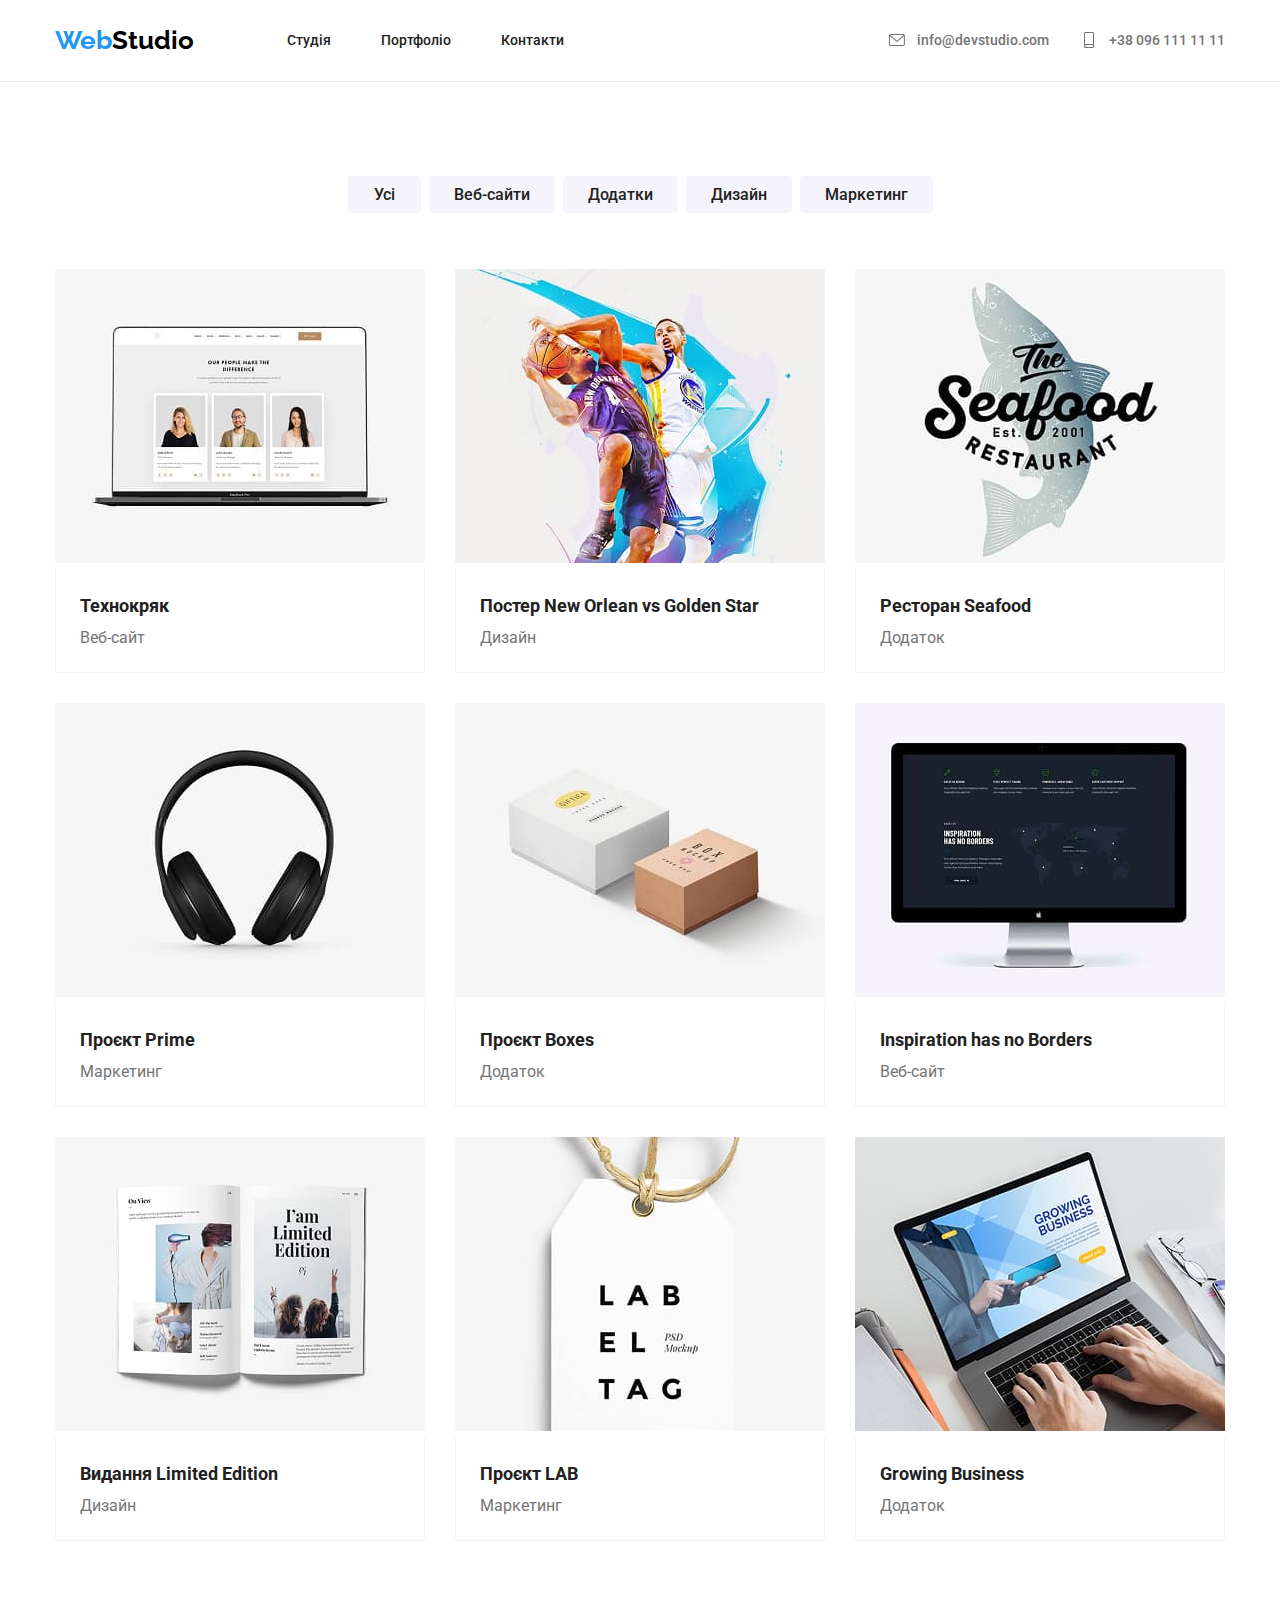
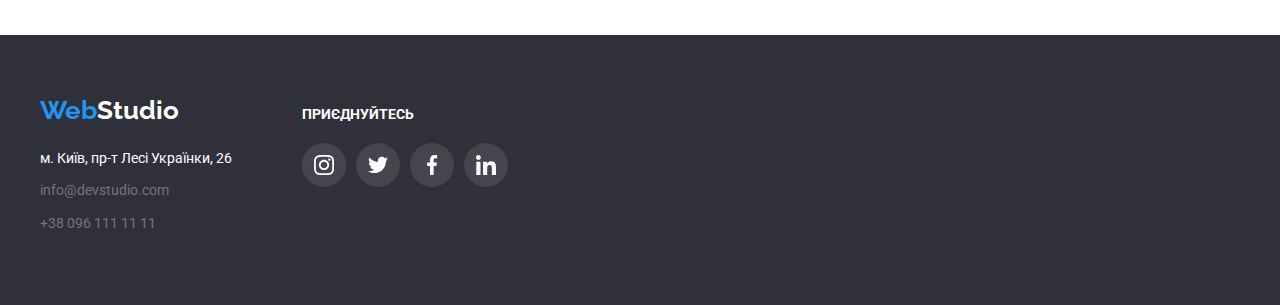
==== portfolio.html @ c901b28e "Добавлены файлы" ====
<!DOCTYPE html>
<html lang="uk">
    <head>
    <meta charset="UTF-8">
    <meta name="description" content="WebStudio">
    <title>WebStudio</title>
    <link rel="preconnect" href="https://fonts.googleapis.com">
    <link rel="preconnect" href="https://fonts.gstatic.com" crossorigin>
    <link href="https://fonts.googleapis.com/css2?family=Raleway:ital,wght@0,700;1,700&family=Roboto:ital,wdth,wght@0,75..100,100..900;1,75..100,100..900&display=swap" rel="stylesheet">
    <link rel="stylesheet" href="https://cdnjs.cloudflare.com/ajax/libs/modern-normalize/3.0.1/modern-normalize.min.css">
    <link rel="stylesheet" href="./css/styles.css">
    </head>
<body>

    <header class="page-header">
        <div class="container nav">
            <a href="" class="header-logo"><span>Web</span>Studio</a>
        <nav>
          <ul class="site-nav">
            <li class="item">
                <a href="./index.html" class="link">Студія</a>
            </li>
            <li class="item">
                <a href="./portfolio.html" class="link">Портфоліо</a>
            </li>
            <li class="item">
                <a href="" class="link">Контакти</a>
            </li>
          </ul>
        </nav>
        <ul class="header-list">
          
          <li class="contact-item">
            <div class="header-icon">
                <svg class="icon-mail">
                    <use href="./images/main/sprite.svg#icon-mail"></use>
                </svg>
            </div>

              <a href="mailto:info@devstudio.com" class="header-contact">info@devstudio.com</a>
          </li> 
          <li class="contact-item">
            <div class="header-icon">
                <svg class="icon-tel">
                    <use href="./images/main/sprite.svg#icon-tel"></use>
                </svg>
            </div>
              <a href="tel:+3809611111" class="header-contact">+38 096 111 11 11</a>
          </li>
        </ul>
        </div>
</header>

<main>   
 <!-- Portfolio -->
    <section class="section">
        <div class="container">
            <div class="container-btn">
                <ul class="btn-list">
                    <li class="btn-item">
                        <button type="button" class="filter-button">Усі</button>
                    </li>
                    <li class="btn-item">
                        <button type="button" class="filter-button">Веб-сайти</button>
                    </li>
                    <li class="btn-item">
                        <button type="button" class="filter-button">Додатки</button>
                    </li>
                    <li class="btn-item">
                        <button type="button" class="filter-button">Дизайн</button>
                    </li>
                    <li class="btn-item">
                        <button type="button" class="filter-button">Маркетинг</button>
                    </li>
                </ul>
            </div>

            <h1 class="tittle">Приклади наших робіт</h1>
            <div class="portfolio">
                <ul class="portfolio-works">
                    <a href="" class="portfolio-element">
                        <li>
                            <img src="./images/portfolio/tehno.jpg" alt="Зображення ноутбуку" width="370" height="294">
                            <div class="text-content">
                               <h2 class="portfolio-tittle">Технокряк</h2>
                               <p class="portfolio-text">Веб-сайт</p>
                            </div>
                        </li> 
                    </a>
                
                    <a href="" class="portfolio-element">
                        <li>
                            <img src="./images/portfolio/neworlean.jpg" alt="Постер New Orlean  vs Golden Star" width="370" height="294">
       
                            <div class="text-content">
                               <h2 class="portfolio-tittle">Постер New Orlean vs Golden Star</h2>
                               <p class="portfolio-text">Дизайн</p>
                            </div>
                        </li>
                    </a>
                    
                    <a href="" class="portfolio-element">
                        <li>
                            <img src="./images/portfolio/seafood.jpg" alt="Логотип ресторану" width="370" height="294">
       
                            <div class="text-content">
                               <h2 class="portfolio-tittle">Ресторан Seafood</h2>
                               <p class="portfolio-text">Додаток</p>
                            </div>
                          </li>
                    </a>
                    
                   <a href="" class="portfolio-element">
                    <li>
                        <img src="./images/portfolio/prime.jpg" alt="Фото навушників" width="370" height="294">
   
                        <div class="text-content">
                           <h2 class="portfolio-tittle">Проєкт Prime</h2>
                        <p class="portfolio-text">Маркетинг</p>
                        </div>
                    </li>
                   </a>
                    
                   <a href="" class="portfolio-element">
                    <li> 
                        <img src="./images/portfolio/boxes.jpg" alt="Фото коробок" width="370" height="294">
   
                        <div class="text-content">
                           <h2 class="portfolio-tittle">Проєкт Boxes</h2>
                        <p class="portfolio-text">Додаток</p>
                        </div>
                    </li>
                   </a>
                    
                    <a href="" class="portfolio-element">
                        <li>
                            <img src="./images/portfolio/borders.jpg" alt="Зображення монітору" width="370" height="294">
       
                            <div class="text-content">
                               <h2 class="portfolio-tittle">Inspiration has no Borders</h2>
                            <p class="portfolio-text">Веб-сайт</p>
                            </div>
                        </li>
                    </a>
                    
                    <a href="" class="portfolio-element">
                        <li>
                            <img src="./images/portfolio/limitededition.jpg" alt="Зображення журналу" width="370" height="294">
       
                            <div class="text-content">
                               <h2 class="portfolio-tittle">Видання Limited Edition</h2>
                            <p class="portfolio-text">Дизайн</p>
                            </div>
                        </li>
                    </a>
                    
                   <a href="" class="portfolio-element">
                    <li>
                        <img src="./images/portfolio/lab.jpg" alt="Фото лейблу" width="370" height="294">
   
                        <div class="text-content">
                           <h2 class="portfolio-tittle">Проєкт LAB</h2>
                        <p class="portfolio-text">Маркетинг</p>
                        </div>
                       </li> 
                   </a>
                    
                    <a href="" class="portfolio-element">
                        <li>
                            <img src="./images/portfolio/growingbusiness.jpg" alt="Фото  ноутбуку" width="370" height="294">
       
                            <div class="text-content">
                               <h2 class="portfolio-tittle">Growing Business</h2>
                            <p class="portfolio-text">Додаток</p>
                            </div>
                        </li>
                    </a>
                   
                </ul>

            </div>

        </div>
        
    </section>
</main>

<!--Footer-->
<footer class="footer">

    <div class="footer-container">

     <div class="footer-address">
         <a href="" class="footer-logo"><span>Web</span>Studio</a>

           <address class="address">м. Київ, пр-т Лесі Українки, 26</address>

           <ul class="footer-list">
               <li>
                   <a href="mailto:info@devstudio.com" class="footer-contact">info@devstudio.com</a>
               </li>
               <li>
                   <a href="tel:+3809611111" class="footer-contact">+38 096 111 11 11</a>
               </li>
           </ul>
     </div>    

     <div class="footer-social">
         <h2 class="social-tittle">Приєднуйтесь</h2>
         <ul class="footer-socials-list">
             <li class="footer-socials-item">
                 <a href="" >
                     <svg class="footer-socials-icon">
                         <use href="./images/main/sprite.svg#icon-instagram"></use>
                      </svg>
                 </a>     
             </li>
              <li class="footer-socials-item">
                 <a href="">
                     <svg class="footer-socials-icon">
                         <use href="./images/main/sprite.svg#icon-twitter"></use>
                     </svg>
                 </a>     
             </li>
             <li class="footer-socials-item">
                 <a href="" >
                     <svg class="footer-socials-icon">
                         <use href="./images/main/sprite.svg#icon-facebook"></use>
                     </svg>
                 </a>     
             </li>
             <li class="footer-socials-item">
                 <a href="" >
                     <svg class="footer-socials-icon">
                         <use href="./images/main/sprite.svg#icon-linkedin"></use>
                     </svg>
                 </a>   
             </li>
         </ul>
     </div>
    </div>
     
 </footer>

</body>
---- css/styles.css ----
*{
    box-sizing: border-box;
}

:root {
    --primary-text-color: #757575;
    --tittle-text-color: #212121;
    --accent-color: #2196F3;
    --primary-color: #FFFFFF;
}

body {
    background-color: var(--primary-color);
    color: var(--primary-text-color);
    font-family: Roboto, sans-serif;
    line-height: 1.2;
}


ul {
    margin: 0;
    padding: 0;
    list-style: none;
}

h1,
h2,
h3 {
    margin: 0;
    padding: 0;
}

p {
    margin: 0;
    padding: 0;
}

.section {
    padding-top: 94px;
    padding-bottom: 94px;
}

.container {
    width: 1200px;
    padding-left: 15px;
    padding-right: 15px;
    margin: 0 auto;
}


/* Header */
.page-header {
    border-bottom: 1px solid #ECECEC;
}

.header-logo {
    padding-top: 24px;
    padding-bottom: 24px;
    color:#000000;
    font-family: Raleway, sans-serif;
    font-weight: 700;
    font-size: 26px;
    text-decoration: none;
}
span {
    color:var(--accent-color);
}

/* Site nav */
.nav {
    display: flex;
    align-items: center;
}

.site-nav {
    display: flex;
    margin-left: 93px;
}

.site-nav .link {
    display: block;
    padding-top: 32px;
    padding-bottom: 32px;
    color: var(--tittle-text-color);
    list-style: none;
    font-weight: 500;
    font-size: 14px;
    text-decoration: none;  
}

.site-nav .item + .item {
    margin-left: 50px;
}

.site-nav .link:hover,
.site-nav .link:focus {
    color:var(--accent-color);
}

/* Header Contact */
.header-list {
    display: flex;
    margin-left: auto;
    gap: 30px;
}
.header-list .item + .item {
    margin-left: 30px;
}

.header-contact {
    display: flex;
    align-items: center;
    padding-top: 32px;
    padding-bottom: 32px;
    color: inherit;
    font-weight: 500;
    font-size: 14px;
    list-style: none;
    text-decoration: none;
}
.contact-item {
    display: flex;
    align-items: center;                                       
    fill: currentColor;
}

.header-icon {
    display: flex;
    justify-content: center;
    align-items: center;
    width: 20px;
    height: 20px;
    margin-right: 10px;
}

.icon-mail {
    width: 16px;
    height: 12px; 
}

.icon-tel {
    width: 10px;
    height: 16px;
}
.contact-item:hover,
.contact-item:focus {
    color: var(--accent-color);
    transition: color 0.3s ease-in-out;
}


/* Hero */

.hero {
    max-width: 1600px;
    background-color: #2F303A;
    padding: 0;
    margin: 0 auto;
}

.container-hero {
    display: flex;
    flex-direction: column;
    align-items: center;
    padding: 200px 0;
}
.container-hero {
    max-width: 1600px;
    height: 600px;
    margin-left: auto;
    margin-right: auto;
    background-image: linear-gradient(to right, 
    rgba(47, 48, 58, 0.4), 
    rgba(47, 48, 58, 0.4)), 
    url("../images/main/heroimage.jpg");
    background-repeat: no-repeat;
    background-position: center;
    background-size: cover;
}
.hero-tittle {
    color: var(--primary-color);
    font-weight: 900;
    font-size: 44px;
    line-height:1.4;
    text-transform: uppercase;
    margin-bottom: 30px;
    text-align: center;
}
.subtittle {
    display: block;
    color: var(--primary-color);
    font-size: 44px;
    line-height:1.4;
}
/* Hero button */
.hero-button {
    border-radius: 4px ;
    border: none;
    padding: 10px 32px;
    min-width: 216px;
    background-color: var(--accent-color);
    color: var(--primary-color);

    font-weight: 700;
    font-size: 16px;
    line-height: 1.8;
    text-align: center;
    cursor: pointer;
}
/* Filter Portfolio*/

.btn-list {
    display: flex;
    justify-content: center;
    align-items: center;
    margin-bottom: 56px;
}


.btn-list .btn-item + .btn-item {
    margin-left: 8px;
}
.filter-button {
    border-radius: 4px;
    border: none;
    padding: 6px 25px;
    min-width: 73px;
    background-color: #F5F4FA;
    color: var(--tittle-text-color);

    font-family: Roboto, sans-serif;
    font-weight: 500;
    font-size: 16px;
    line-height: 1.6;
    text-align: center;
    cursor: pointer;
    transition: box-shadow 0.2s ease-in-out;
}

.filter-button:hover,
.filter-button:focus {
    background-color: var(--accent-color);
    color:var(--primary-color);
    transition: background-color 0.2s ease-in-out;
    box-shadow: 0px 4px 6px -2px rgba(0, 0, 0, 0.5);
}
/* Portfolio */

.tittle {
    display: none;
}
.portfolio {
    width: 1200px;
}
.portfolio-works {
    display: flex;
    flex-wrap: wrap;
}

.text-content {
    display: flex;
    flex-direction: column;
    padding: 20px 24px;
    border: 1px solid #F5F4FA;
    border-top: 0;
}

.portfolio-element {
    display: flex;
    flex-direction: column;
    align-items: stretch;
    width: 370px;
    margin-right: 30px;
    margin-bottom: 30px;
    transition: box-shadow 0.2s ease-in-out;
    text-decoration: none;
}
.portfolio-tittle {
    color: var(--tittle-text-color);
    font-weight: 700;
    font-size: 18px;
    line-height: 2;
}
.portfolio-element:nth-child(3d) {
    margin-right: 0;
}
.portfolio-element:nth-last-child(-n + 3) {
    margin-bottom: 0;
}
.portfolio-text {
    font-size: 16px;
    line-height: 1.8;
    color: var(--primary-text-color);
}
.portfolio-element:hover,
.portfolio-element:focus {
    box-shadow: 0px 4px 6px -2px rgba(0, 0, 0, 0.5);
}

/* Advantages */
.advantages-list {
    display: flex;
    justify-content: center;
}
.advantages {
    padding-bottom: 0;
}
.advantages-item {
    display: flex;
    flex-direction: column;
    gap: 10px;
    width: 270px;
    margin-right: 30px;
}


.advantages-item:last-child {
    margin-right: 0;
}
.adv-icon {
    display: flex;
    justify-content: center;
    align-items: center;
    width: 270px;
    height: 120px;
    background-color: #F5F4FA;
    border-radius: 5px;
    margin-bottom: 30px;
}
.icon { 
    width: 70px;
    height: 70px;
}

.advantages-tittle {
    color: var(--tittle-text-color);
    font-weight: 700;
    font-size: 14px;
}

.advantages-text {
    font-size: 14px;
    line-height: 1.7;
}
/* Works*/
.works-list {
    display: flex;
}

.works-item {
    margin-right: 30px;
}
.works-item:last-child {
    margin-right: 0;
}
.works-tittle {
    margin-bottom: 50px;
    color: var(--tittle-text-color);
    font-weight: 700;
    font-size: 36px;
    text-align: center;
}

/* Team */
.team {
    width: 100%;
    background-color: #F5F4FA;
}
.team-tittle {
    color: var(--tittle-text-color);
    font-weight: 700;
    font-size: 36px;
    text-align: center;
    margin-bottom: 50px;
}
.team-list {
    display: flex;
}
.team-item {
    display: flex;
    flex-direction: column;
    overflow: hidden;
    width: 270px;
    margin-right: 30px;
    text-align: center;
    box-shadow: 0px 4px 6px -2px rgba(0, 0, 0, 0.5);
    border-radius: 0 0 7px 7px;
    border-top: 0;
    background-color: var(--primary-color);
}
.team-item:last-child {
    margin-right: 0;
}
.card-tittle {
    color: var(--tittle-text-color);
    font-weight: 500;
    font-size: 16px;
}
.team-text {
    display: flex;
    flex-direction: column;
    text-align: center;
    padding: 16px 0;
    gap: 10px;  
}
.card-text {
    font-size: 16px;
}

.socials-list {
    display: flex;
    justify-content: center;
    align-items: center;
    width: 270px;
    padding-bottom: 30px;
    margin: 0;
} 

.socials-item {
    display: flex;
    justify-content: center;
    align-items: center;
    width: 44px;
    height: 44px;
}
.socials-icon {
    display: flex;
    width: 20px;
    height: 20px;
    background-size: contain;
    background-repeat: no-repeat;
    background-position: center;
    fill: #afb1b8;
    transition: fill 0.2s ease-in-out;
}
.socials-item:hover,
.socials-item:focus  {
    background-color: var(--accent-color);
    transition: background-color 0.2s ease-in-out;
    border-radius: 50%;
    cursor: pointer;
}

.socials-item:hover .socials-icon,
.socials-item:focus .socials-icon {
    fill: var(--primary-color);
}

/* Regular customers */
.customers-tittle {
    color: var(--tittle-text-color);
    font-weight: 700;
    font-size: 36px;
    text-align: center;
    margin-bottom: 50px;
}
.customers {
    display: flex;
}
.customers-list {
    display: flex;
    justify-content: center;
    align-items: center;
    gap: 30px;
}
.company {
    display: flex;
    justify-content: center;
    align-items: center;
    padding: 0;
    margin: 0;
    width: 170px;
    height: 92px;
    border: 1px solid #AFB1B8;
    border-radius: 4px;
    transition: border 0.2s ease-in-out;
}
.company-logo {
    display: flex;
    width: 106px;
    height: 60px;
    background-size: contain;
    background-repeat: no-repeat;
    background-position: center;
    fill: #afb1b8;
    transition: fill 0.2s ease-in-out;
}
.company:hover,
.company:focus {
    border-color: var(--accent-color);
}

.company:hover .company-logo,
.company:focus .company-logo {
    fill: var(--accent-color);
}

/* Footer */
 
.footer {
    background-color:#2F303A;
}

.footer-container {
    width: 1200px;
    display: flex;
    justify-content: flex-start;
    align-items: baseline;
    padding: 60px 0;
    margin: 0 auto;
}


.footer-address {
    display: flex;
    flex-direction: column;
    margin-right: 70px;
}

.footer-social {
    display: flex;
    flex-direction: column;
}


.footer-logo {
    display: block;
    color: var(--primary-color);
    font-family: Raleway, sans-serif;
    text-decoration: none;
    font-weight: 700;
    font-size: 26px;
    margin-bottom: 20px;
}
    
.address {
    display: block;
    margin-bottom: 9px;
    color:var(--primary-color);
    font-style: normal;
    font-size: 14px;
    line-height: 1.7;
}
/* Footer contact */
.footer-list li {
    margin-bottom: 9px;
    list-style: none;  
}

.footer-contact {
    color:var(--primary-text-color);
    font-size: 14px;
    line-height: 1.7;
    text-decoration: none;
}

.footer-contact:hover,
.footer-contact:focus {
    color:var(--accent-color);
}

.social-tittle {
    color: var(--primary-color);
    font-weight: 700;
    font-size: 14px;
    text-transform: uppercase;
    margin-bottom: 20px;
}

.footer-socials-list {
    display: flex;
    justify-content:flex-start;
    align-items: center;
    width: 270px;
    gap: 10px;
} 

.footer-socials-item {
    display: flex;
    justify-content: center;
    align-items: center;
    width: 44px;
    height: 44px;
    border-radius: 50%;
    background-color: rgba(255, 255, 255, 0.1) ;
}
.footer-socials-icon {
    display: flex;
    width: 20px;
    height: 20px;
    background-size: contain;
    background-repeat: no-repeat;
    background-position: center;
    fill: var(--primary-color);
}
.footer-socials-item:hover,
.footer-socials-item:focus  {
    background-color: var(--accent-color);
    transition: background-color 0.2s ease-in-out;
    border-radius: 50%;
    cursor: pointer;
}
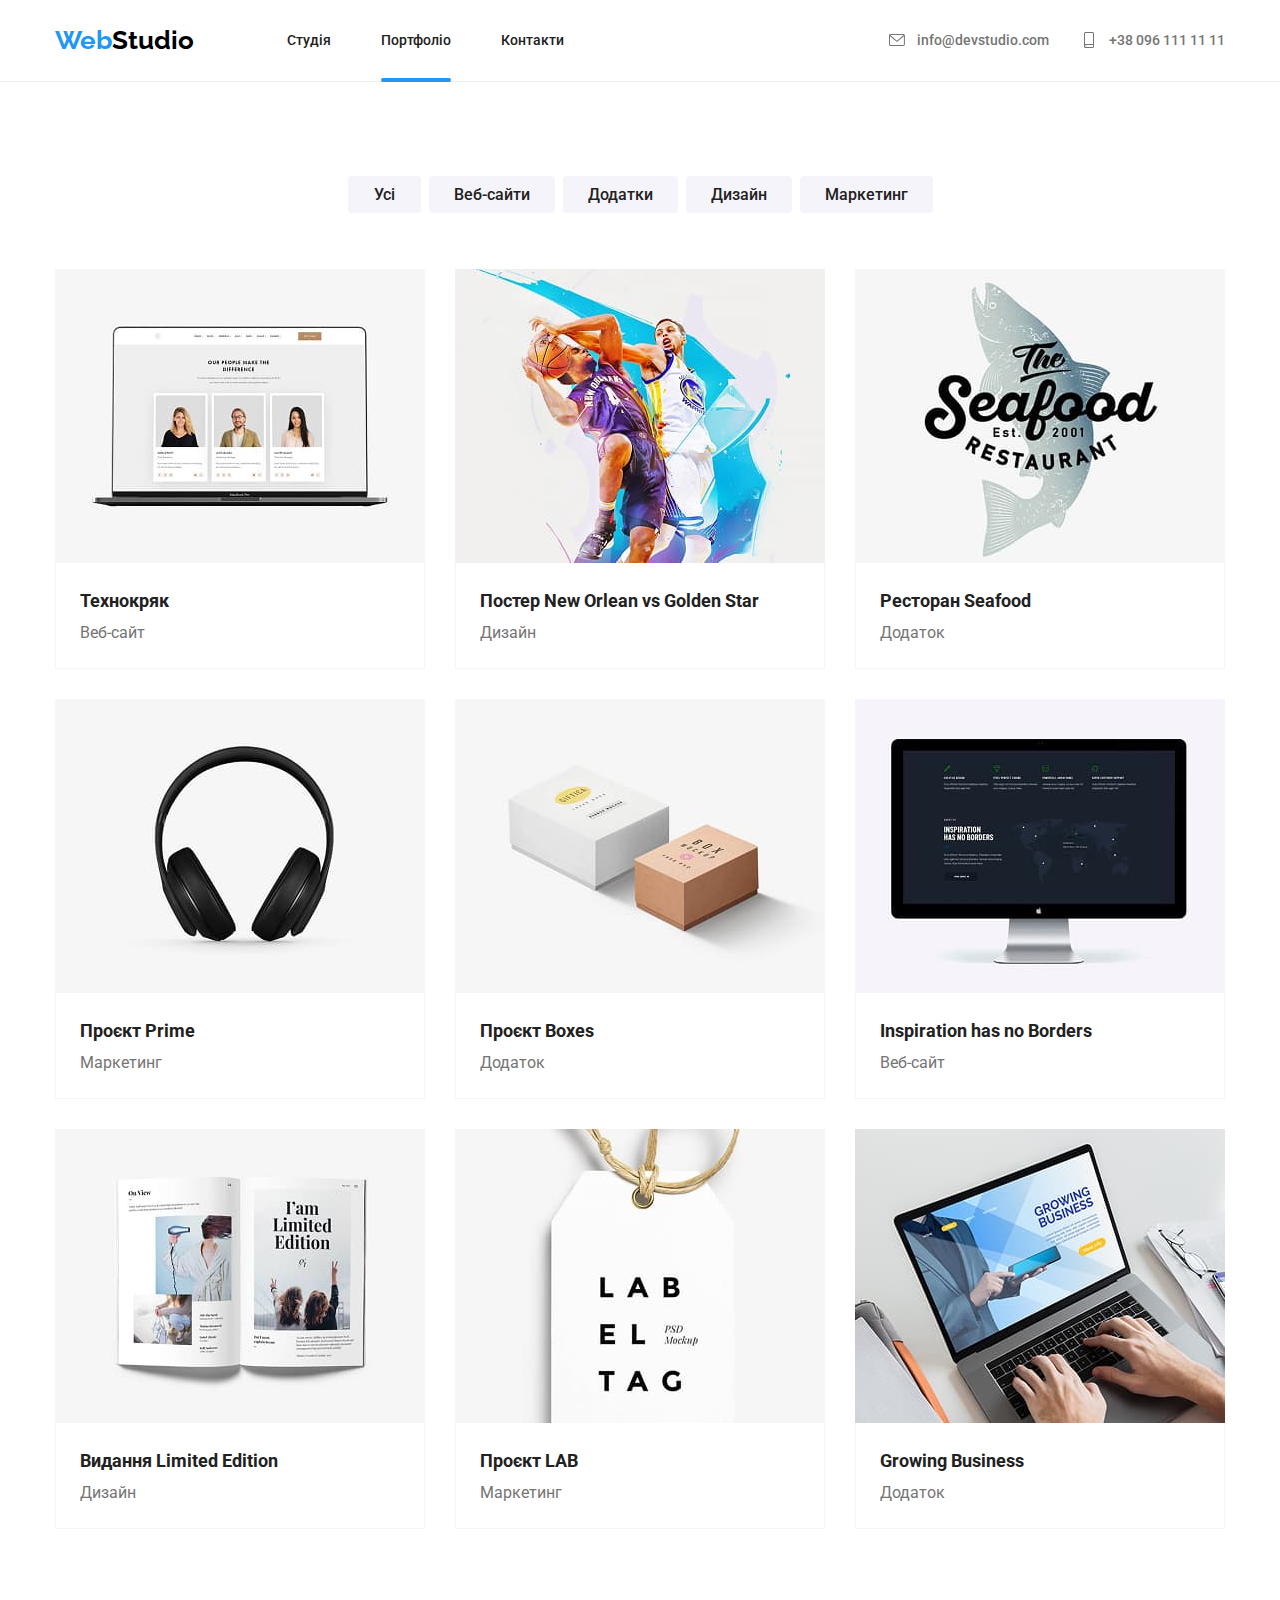
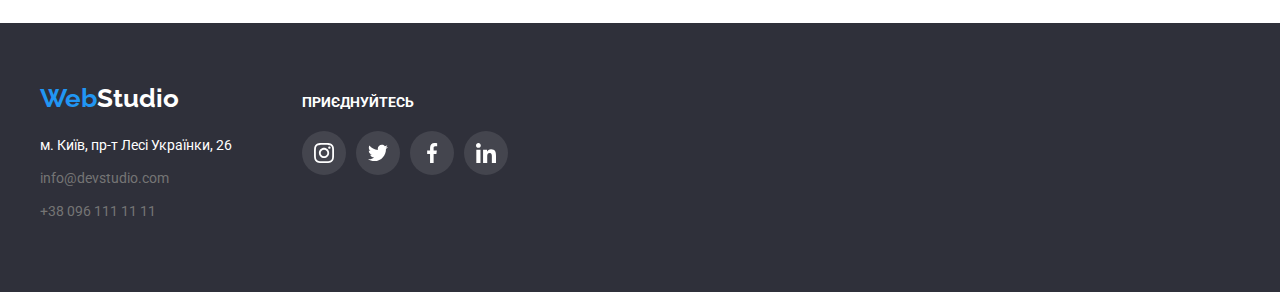
==== commit d6c52a94: "Обновление" ====
--- a/portfolio.html
+++ b/portfolio.html
@@ -21,7 +21,7 @@
                 <a href="./index.html" class="link">Студія</a>
             </li>
             <li class="item">
-                <a href="./portfolio.html" class="link">Портфоліо</a>
+                <a href="./portfolio.html" class="link current">Портфоліо</a>
             </li>
             <li class="item">
                 <a href="" class="link">Контакти</a>
@@ -79,18 +79,31 @@
             <div class="portfolio">
                 <ul class="portfolio-works">
                     <a href="" class="portfolio-element">
-                        <li>
-                            <img src="./images/portfolio/tehno.jpg" alt="Зображення ноутбуку" width="370" height="294">
+                        <li class="portfolio-item">
+
+                            <div class="portfolio-img">
+                                <img src="./images/portfolio/tehno.jpg" alt="Зображення ноутбуку" width="370" height="294">
+                                <div class="portfolio-overlay">
+                                    <p>Ресурс пропонує комплексні пропозиції з різним рівнем функціоналу та сервісів. Все це дозволить відвідувачу отримати вичерпні відомості про компанію чи приватну особу.</p>
+                                </div>
+                            </div>
+                            
                             <div class="text-content">
                                <h2 class="portfolio-tittle">Технокряк</h2>
                                <p class="portfolio-text">Веб-сайт</p>
                             </div>
+                            
                         </li> 
                     </a>
                 
                     <a href="" class="portfolio-element">
-                        <li>
-                            <img src="./images/portfolio/neworlean.jpg" alt="Постер New Orlean  vs Golden Star" width="370" height="294">
+                        <li class="portfolio-item">
+                            <div class="portfolio-img">
+                                <img src="./images/portfolio/neworlean.jpg" alt="Постер New Orlean  vs Golden Star" width="370" height="294">
+                                <div class="portfolio-overlay">
+                                    <p>Ресурс пропонує комплексні пропозиції з різним рівнем функціоналу та сервісів. Все це дозволить відвідувачу отримати вичерпні відомості про компанію чи приватну особу.</p>
+                                </div>
+                            </div>
        
                             <div class="text-content">
                                <h2 class="portfolio-tittle">Постер New Orlean vs Golden Star</h2>
@@ -100,8 +113,13 @@
                     </a>
                     
                     <a href="" class="portfolio-element">
-                        <li>
-                            <img src="./images/portfolio/seafood.jpg" alt="Логотип ресторану" width="370" height="294">
+                        <li class="portfolio-item">
+                            <div class="portfolio-img">
+                                <img src="./images/portfolio/seafood.jpg" alt="Логотип ресторану" width="370" height="294">
+                                <div class="portfolio-overlay">
+                                    <p>Ресурс пропонує комплексні пропозиції з різним рівнем функціоналу та сервісів. Все це дозволить відвідувачу отримати вичерпні відомості про компанію чи приватну особу.</p>
+                                </div>
+                            </div>
        
                             <div class="text-content">
                                <h2 class="portfolio-tittle">Ресторан Seafood</h2>
@@ -111,8 +129,13 @@
                     </a>
                     
                    <a href="" class="portfolio-element">
-                    <li>
-                        <img src="./images/portfolio/prime.jpg" alt="Фото навушників" width="370" height="294">
+                    <li class="portfolio-item">
+                        <div class="portfolio-img">
+                            <img src="./images/portfolio/prime.jpg" alt="Фото навушників" width="370" height="294">
+                            <div class="portfolio-overlay">
+                                    <p>Ресурс пропонує комплексні пропозиції з різним рівнем функціоналу та сервісів. Все це дозволить відвідувачу отримати вичерпні відомості про компанію чи приватну особу.</p>
+                                </div>
+                        </div>
    
                         <div class="text-content">
                            <h2 class="portfolio-tittle">Проєкт Prime</h2>
@@ -122,8 +145,13 @@
                    </a>
                     
                    <a href="" class="portfolio-element">
-                    <li> 
-                        <img src="./images/portfolio/boxes.jpg" alt="Фото коробок" width="370" height="294">
+                    <li class="portfolio-item"> 
+                        <div class="portfolio-img">
+                            <img src="./images/portfolio/boxes.jpg" alt="Фото коробок" width="370" height="294">
+                            <div class="portfolio-overlay">
+                                    <p>Ресурс пропонує комплексні пропозиції з різним рівнем функціоналу та сервісів. Все це дозволить відвідувачу отримати вичерпні відомості про компанію чи приватну особу.</p>
+                                </div>
+                        </div>
    
                         <div class="text-content">
                            <h2 class="portfolio-tittle">Проєкт Boxes</h2>
@@ -133,8 +161,13 @@
                    </a>
                     
                     <a href="" class="portfolio-element">
-                        <li>
-                            <img src="./images/portfolio/borders.jpg" alt="Зображення монітору" width="370" height="294">
+                        <li class="portfolio-item">
+                            <div class="portfolio-img">
+                                <img src="./images/portfolio/borders.jpg" alt="Зображення монітору" width="370" height="294">
+                                <div class="portfolio-overlay">
+                                    <p>Ресурс пропонує комплексні пропозиції з різним рівнем функціоналу та сервісів. Все це дозволить відвідувачу отримати вичерпні відомості про компанію чи приватну особу.</p>
+                                </div>
+                            </div>
        
                             <div class="text-content">
                                <h2 class="portfolio-tittle">Inspiration has no Borders</h2>
@@ -144,8 +177,13 @@
                     </a>
                     
                     <a href="" class="portfolio-element">
-                        <li>
-                            <img src="./images/portfolio/limitededition.jpg" alt="Зображення журналу" width="370" height="294">
+                        <li class="portfolio-item">
+                            <div class="portfolio-img">
+                                <img src="./images/portfolio/limitededition.jpg" alt="Зображення журналу" width="370" height="294">
+                                <div class="portfolio-overlay">
+                                    <p>Ресурс пропонує комплексні пропозиції з різним рівнем функціоналу та сервісів. Все це дозволить відвідувачу отримати вичерпні відомості про компанію чи приватну особу.</p>
+                                </div>
+                            </div>
        
                             <div class="text-content">
                                <h2 class="portfolio-tittle">Видання Limited Edition</h2>
@@ -155,8 +193,13 @@
                     </a>
                     
                    <a href="" class="portfolio-element">
-                    <li>
-                        <img src="./images/portfolio/lab.jpg" alt="Фото лейблу" width="370" height="294">
+                    <li class="portfolio-item">
+                        <div class="portfolio-img">
+                            <img src="./images/portfolio/lab.jpg" alt="Фото лейблу" width="370" height="294">
+                            <div class="portfolio-overlay">
+                                    <p>Ресурс пропонує комплексні пропозиції з різним рівнем функціоналу та сервісів. Все це дозволить відвідувачу отримати вичерпні відомості про компанію чи приватну особу.</p>
+                                </div>
+                        </div>
    
                         <div class="text-content">
                            <h2 class="portfolio-tittle">Проєкт LAB</h2>
@@ -166,8 +209,13 @@
                    </a>
                     
                     <a href="" class="portfolio-element">
-                        <li>
-                            <img src="./images/portfolio/growingbusiness.jpg" alt="Фото  ноутбуку" width="370" height="294">
+                        <li class="portfolio-item">
+                            <div class="portfolio-img">
+                                <img src="./images/portfolio/growingbusiness.jpg" alt="Фото  ноутбуку" width="370" height="294">
+                                <div class="portfolio-overlay">
+                                    <p>Ресурс пропонує комплексні пропозиції з різним рівнем функціоналу та сервісів. Все це дозволить відвідувачу отримати вичерпні відомості про компанію чи приватну особу.</p>
+                                </div>
+                            </div>
        
                             <div class="text-content">
                                <h2 class="portfolio-tittle">Growing Business</h2>
--- a/css/styles.css
+++ b/css/styles.css
@@ -85,16 +85,31 @@
     list-style: none;
     font-weight: 500;
     font-size: 14px;
-    text-decoration: none;  
+    text-decoration: none; 
+    transition: color 250ms cubic-bezier(0.4, 0, 0.2, 1);
 }
 
 .site-nav .item + .item {
     margin-left: 50px;
 }
+.item {
+    position: relative;
+}
+
+.link.current::after {
+    content: '';
+    position: absolute;
+    bottom: -1px;
+    display: block;
+    width: 100%;
+    height: 4px;
+    background-color: var(--accent-color);
+    border-radius: 2px;
+}
 
 .site-nav .link:hover,
 .site-nav .link:focus {
-    color:var(--accent-color);
+    color:var(--accent-color); 
 }
 
 /* Header Contact */
@@ -122,6 +137,7 @@
     display: flex;
     align-items: center;                                       
     fill: currentColor;
+    transition: color 250ms cubic-bezier(0.4, 0, 0.2, 1);
 }
 
 .header-icon {
@@ -145,12 +161,10 @@
 .contact-item:hover,
 .contact-item:focus {
     color: var(--accent-color);
-    transition: color 0.3s ease-in-out;
-}
-
+    
+}
 
 /* Hero */
-
 .hero {
     max-width: 1600px;
     background-color: #2F303A;
@@ -192,6 +206,7 @@
     font-size: 44px;
     line-height:1.4;
 }
+
 /* Hero button */
 .hero-button {
     border-radius: 4px ;
@@ -207,8 +222,74 @@
     text-align: center;
     cursor: pointer;
 }
+
+
+/* Modal menu */
+.backdrop {
+    position: fixed;
+    top: 0;
+    left: 0;
+    z-index: 9999;
+    width: 100%;
+    height: 100%;
+    background-color: rgba(47, 48, 58, 0.5);
+
+    opacity: 1;
+    transition: opacity 250ms cubic-bezier(0.4, 0, 0.2, 1);
+}
+
+.backdrop.is-hidden {
+    opacity: 0;
+    pointer-events: none;
+}
+
+.backdrop.is-hidden .modal {
+    transform: translate(-50%, -50%) scale(0.1);
+}
+
+.modal {
+    position: absolute;
+    top: 50%;
+    left: 50%;
+
+    transform: translate(-50%, -50%) scale(1);
+    transition: transform 250ms cubic-bezier(0.4, 0, 0.2, 1);
+
+    min-width: 528px;
+    min-height: 581px;
+    padding: 15px;
+    border-radius: 4px;
+    background-color: var(--primary-color);
+    box-shadow: 4px 4px 6px -2px rgba(0, 0, 0, 0.7);
+}
+
+.btn-close {
+    position: absolute;
+    top: 8px;
+    right: 8px;
+    
+    display: flex;
+    justify-content: center;
+    align-items: center;
+    width: 30px;
+    height: 30px;
+    background-color: var(--primary-color);
+    border-radius: 50%;
+    border: 1px solid rgba(0, 0, 0, 0.1);
+    box-shadow: 0px 2px 3px rgba(0, 0, 0, 0.7);
+    cursor: pointer;
+}
+
+.btn-img {
+    display: flex;
+    width: 18px;
+    height: 18px;
+    background-size: contain;
+    background-repeat: no-repeat;
+    background-position: center;
+}
+
 /* Filter Portfolio*/
-
 .btn-list {
     display: flex;
     justify-content: center;
@@ -234,18 +315,18 @@
     line-height: 1.6;
     text-align: center;
     cursor: pointer;
-    transition: box-shadow 0.2s ease-in-out;
+    transition: background-color 250ms cubic-bezier(0.4, 0, 0.2, 1),
+    color 250ms cubic-bezier(0.4, 0, 0.2, 1), box-shadow 250ms cubic-bezier(0.4, 0, 0.2, 1);
 }
 
 .filter-button:hover,
 .filter-button:focus {
     background-color: var(--accent-color);
     color:var(--primary-color);
-    transition: background-color 0.2s ease-in-out;
     box-shadow: 0px 4px 6px -2px rgba(0, 0, 0, 0.5);
 }
+
 /* Portfolio */
-
 .tittle {
     display: none;
 }
@@ -272,7 +353,7 @@
     width: 370px;
     margin-right: 30px;
     margin-bottom: 30px;
-    transition: box-shadow 0.2s ease-in-out;
+    transition: box-shadow 250ms cubic-bezier(0.4, 0, 0.2, 1);
     text-decoration: none;
 }
 .portfolio-tittle {
@@ -295,7 +376,38 @@
 .portfolio-element:hover,
 .portfolio-element:focus {
     box-shadow: 0px 4px 6px -2px rgba(0, 0, 0, 0.5);
-}
+    
+}
+.portfolio-img {
+    position: relative;   
+    
+    overflow: hidden;
+}
+
+.portfolio-overlay {
+    position: absolute;
+    top: 100%;
+
+    display: flex;
+    justify-content: center;
+    align-items: center;
+
+    width: 370px;
+    height: 294px;
+    padding: 63px 24px;
+    background-color: rgba(33, 150, 243, 0.9);
+
+    font-size: 18px;
+    color: var(--primary-color);
+    line-height: 1.5;
+    letter-spacing: 0.03em;
+    transition: transform 250ms cubic-bezier(0.4, 0, 0.2, 1);
+}
+
+.portfolio-item:hover .portfolio-overlay {
+    transform: translateY(-100%);
+}
+
 
 /* Advantages */
 .advantages-list {
@@ -342,9 +454,11 @@
     font-size: 14px;
     line-height: 1.7;
 }
+
 /* Works*/
 .works-list {
     display: flex;
+    position: relative;
 }
 
 .works-item {
@@ -359,6 +473,26 @@
     font-weight: 700;
     font-size: 36px;
     text-align: center;
+}
+
+img {
+    display: block;
+    z-index: 1;
+}
+
+.overlay {
+    position: absolute;
+    bottom: 0;
+    display: flex;
+    justify-content: center;
+    align-items: center;
+    width: 370px;
+    height: 70px;
+    background-color: rgba(47, 48, 58, 0.8);
+    font-size: 14px;
+    font-weight: 700;
+    text-transform: uppercase;
+    color: var(--primary-color);
 }
 
 /* Team */
@@ -414,6 +548,7 @@
     width: 270px;
     padding-bottom: 30px;
     margin: 0;
+    
 } 
 
 .socials-item {
@@ -422,6 +557,8 @@
     align-items: center;
     width: 44px;
     height: 44px;
+    border-radius: 50%;
+    transition: background-color 250ms cubic-bezier(0.4, 0, 0.2, 1);
 }
 .socials-icon {
     display: flex;
@@ -431,12 +568,11 @@
     background-repeat: no-repeat;
     background-position: center;
     fill: #afb1b8;
-    transition: fill 0.2s ease-in-out;
+    transition: fill 250ms cubic-bezier(0.4, 0, 0.2, 1);
 }
 .socials-item:hover,
 .socials-item:focus  {
     background-color: var(--accent-color);
-    transition: background-color 0.2s ease-in-out;
     border-radius: 50%;
     cursor: pointer;
 }
@@ -473,7 +609,7 @@
     height: 92px;
     border: 1px solid #AFB1B8;
     border-radius: 4px;
-    transition: border 0.2s ease-in-out;
+    transition: border 250ms cubic-bezier(0.4, 0, 0.2, 1);
 }
 .company-logo {
     display: flex;
@@ -483,20 +619,21 @@
     background-repeat: no-repeat;
     background-position: center;
     fill: #afb1b8;
-    transition: fill 0.2s ease-in-out;
+    transition: fill 250ms cubic-bezier(0.4, 0, 0.2, 1);
 }
 .company:hover,
 .company:focus {
     border-color: var(--accent-color);
+    
 }
 
 .company:hover .company-logo,
 .company:focus .company-logo {
     fill: var(--accent-color);
+    
 }
 
 /* Footer */
- 
 .footer {
     background-color:#2F303A;
 }
@@ -541,6 +678,7 @@
     font-size: 14px;
     line-height: 1.7;
 }
+
 /* Footer contact */
 .footer-list li {
     margin-bottom: 9px;
@@ -552,6 +690,7 @@
     font-size: 14px;
     line-height: 1.7;
     text-decoration: none;
+    transition: color 250ms cubic-bezier(0.4, 0, 0.2, 1);
 }
 
 .footer-contact:hover,
@@ -582,8 +721,10 @@
     width: 44px;
     height: 44px;
     border-radius: 50%;
-    background-color: rgba(255, 255, 255, 0.1) ;
-}
+    background-color: rgba(255, 255, 255, 0.1);
+    transition: background-color 250ms cubic-bezier(0.4, 0, 0.2, 1);
+}
+
 .footer-socials-icon {
     display: flex;
     width: 20px;
@@ -593,10 +734,10 @@
     background-position: center;
     fill: var(--primary-color);
 }
+
 .footer-socials-item:hover,
 .footer-socials-item:focus  {
     background-color: var(--accent-color);
-    transition: background-color 0.2s ease-in-out;
     border-radius: 50%;
     cursor: pointer;
 }